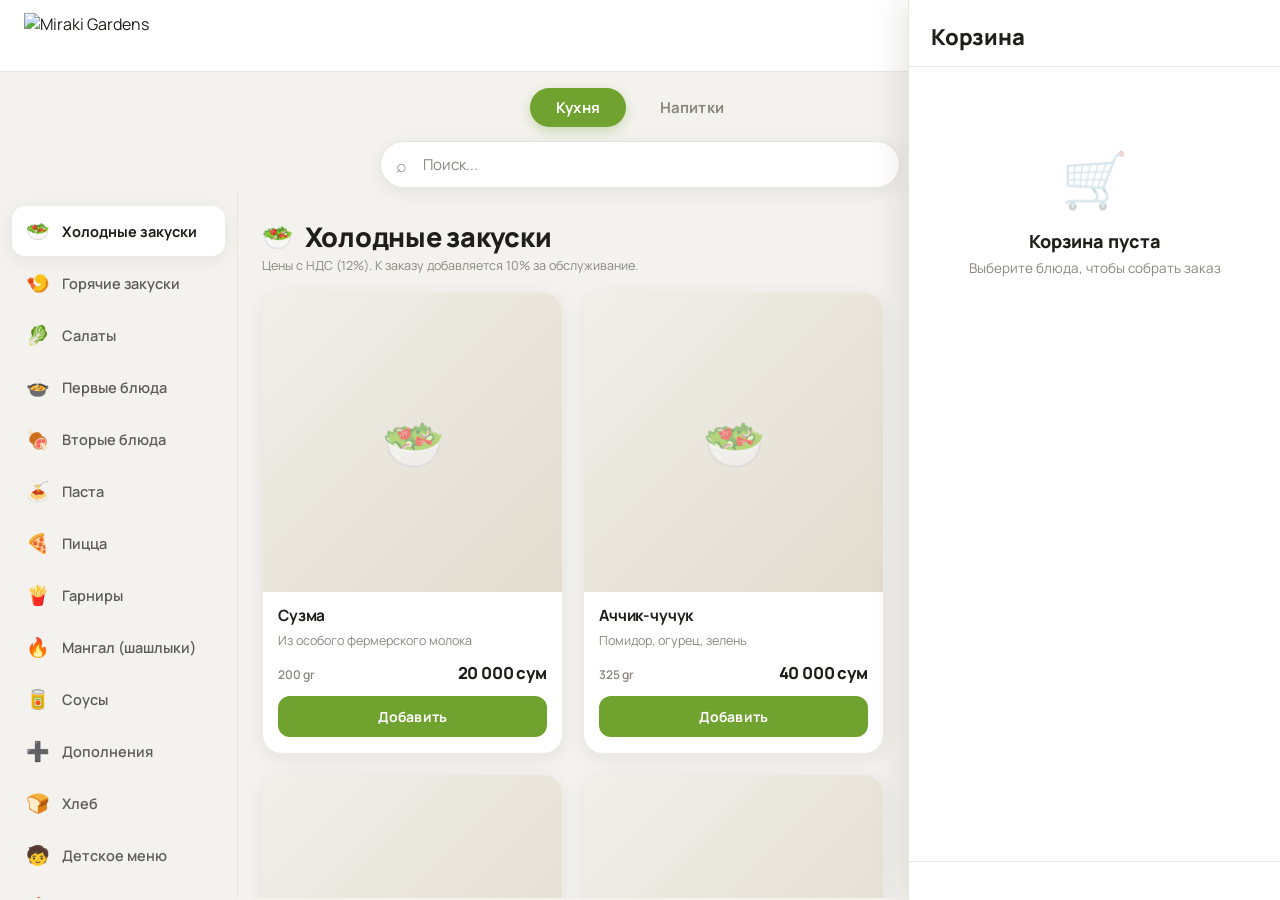
==== index.html @ eaa1d185 "Add files via upload" ====
<!doctype html>
<html lang="ru">
<head>
<meta charset="utf-8">
<meta name="viewport" content="width=device-width, initial-scale=1, maximum-scale=1, user-scalable=no, viewport-fit=cover">
<meta name="theme-color" content="#6fa22e">
<title>Miraki Gardens — Menu</title>
<link rel="manifest" href="manifest.json">
<link rel="apple-touch-icon" href="images/icon-192.png">
<link rel="preconnect" href="https://fonts.googleapis.com">
<link rel="preconnect" href="https://fonts.gstatic.com" crossorigin>
<link rel="stylesheet" href="https://fonts.googleapis.com/css2?family=Manrope:wght@500;600;700;800&display=swap">
<link rel="stylesheet" href="styles.css">
</head>
<body>
  <header class="topbar">
    <div class="brand">
      <img src="images/logo.png" alt="Miraki Gardens" class="brand-logo">
    </div>
    <div class="topbar-right">
      <div class="lang-switch" id="langSwitch"></div>
    </div>
  </header>

  <div class="group-tabs" id="groupTabs"></div>

  <div class="searchbar">
    <span class="search-ico">⌕</span>
    <input type="text" id="searchInput" autocomplete="off">
    <button class="search-clear" id="searchClear" hidden>×</button>
  </div>

  <main class="layout">
    <nav class="rail" id="rail" aria-label="categories"></nav>
    <section class="content" id="content"></section>
  </main>

  <!-- floating cart button (small screens) -->
  <button class="cart-fab" id="cartFab" hidden>
    <span class="fab-ico">🛒</span>
    <span class="fab-count" id="fabCount">0</span>
    <span class="fab-total" id="fabTotal"></span>
  </button>

  <!-- cart panel -->
  <aside class="cart" id="cart">
    <div class="cart-head">
      <h2 id="cartTitle">Savat</h2>
      <button class="cart-close" id="cartClose">×</button>
    </div>
    <div class="cart-body" id="cartBody"></div>
    <div class="cart-foot" id="cartFoot"></div>
  </aside>
  <div class="scrim" id="scrim" hidden></div>

  <!-- order confirmation modal -->
  <div class="modal" id="orderModal" hidden>
    <div class="modal-card">
      <div class="modal-ico">✓</div>
      <h2 id="modalTitle"></h2>
      <p id="modalMsg"></p>
      <div class="modal-order" id="modalOrder"></div>
      <button class="btn-primary" id="modalOk"></button>
    </div>
  </div>

  <script src="menu-data.js"></script>
  <script src="app.js"></script>
</body>
</html>
---- styles.css ----
/* ===== Miraki Gardens — menu (reference-styled, clean modern) ===== */
:root{
  --bg:#f4f2ee;
  --bg-2:#ece8e1;
  --card:#ffffff;
  --ink:#1f1e1c;
  --ink-soft:#8a877f;
  --ink-mid:#5f5d57;
  --line:#e9e5dd;
  --line-2:#f0ece4;
  --green:#6fa22e;
  --green-d:#588219;
  --green-dd:#3f5f13;
  --accent:#1f1e1c;
  --price:#1f1e1c;
  --gold:#a98f57;
  --shadow:0 4px 18px rgba(30,28,22,.07);
  --shadow-lg:0 10px 34px rgba(30,28,22,.12);
  --radius:20px;
  --radius-sm:14px;
  --sans:"Manrope",-apple-system,BlinkMacSystemFont,"Segoe UI",Roboto,"Helvetica Neue",Arial,sans-serif;
  --serif:"Manrope",-apple-system,BlinkMacSystemFont,"Segoe UI",Roboto,Arial,sans-serif;
  --rail-w:238px;
  --cart-w:372px;
  --topbar-h:72px;
}
*{box-sizing:border-box;-webkit-tap-highlight-color:transparent}
html,body{margin:0;height:100%}
body{
  font-family:var(--sans);color:var(--ink);
  background:var(--bg);
  overflow:hidden;
  -webkit-font-smoothing:antialiased;
}

/* ---------- top bar ---------- */
.topbar{
  height:var(--topbar-h);display:flex;align-items:center;justify-content:space-between;
  padding:0 24px;background:#fff;
  border-bottom:1px solid var(--line);position:relative;z-index:5;
}
.brand{display:flex;align-items:center;gap:12px}
.brand-logo{height:46px;display:block}
.lang-switch{display:flex;gap:2px;background:var(--bg-2);border-radius:999px;padding:4px}
.lang-switch button{
  border:0;background:transparent;color:var(--ink-mid);font-weight:700;
  padding:8px 15px;border-radius:999px;cursor:pointer;font-size:13.5px;font-family:var(--sans);
  transition:.15s;letter-spacing:.01em;
}
.lang-switch button.active{background:#fff;color:var(--ink);box-shadow:0 1px 4px rgba(0,0,0,.12)}

/* ---------- group tabs (Food / Drinks) ---------- */
.group-tabs{display:flex;justify-content:center;gap:8px;padding:16px 0 8px;background:var(--bg);position:relative;z-index:4}
.group-tabs button{
  font-family:var(--sans);font-size:15px;font-weight:700;letter-spacing:.01em;
  border:0;background:transparent;color:var(--ink-soft);cursor:pointer;
  padding:9px 26px;border-radius:999px;transition:.15s;
}
.group-tabs button.active{color:#fff;background:var(--green);box-shadow:0 4px 12px rgba(111,162,46,.32)}

/* ---------- search ---------- */
.searchbar{display:flex;align-items:center;gap:8px;max-width:560px;margin:6px auto 4px;padding:0 20px;position:relative;z-index:4}
.searchbar input{
  flex:1;border:1px solid var(--line);background:#fff;border-radius:999px;
  padding:12px 16px 12px 42px;font-size:15px;font-family:var(--sans);color:var(--ink);
  box-shadow:var(--shadow);
}
.searchbar input::placeholder{color:var(--ink-soft)}
.searchbar input:focus{outline:none;border-color:var(--green);box-shadow:0 0 0 3px rgba(111,162,46,.16)}
.search-ico{position:absolute;left:36px;color:var(--ink-soft);font-size:18px;pointer-events:none}
.search-clear{border:0;background:var(--bg-2);border-radius:999px;width:34px;height:34px;font-size:18px;cursor:pointer;color:var(--ink-soft)}

/* ---------- layout ---------- */
.layout{display:flex;height:calc(100% - var(--topbar-h) - 66px - 56px);gap:0}
.rail{
  width:var(--rail-w);flex:0 0 var(--rail-w);overflow-y:auto;padding:14px 12px 40px;
  border-right:1px solid var(--line);background:var(--bg);
}
.rail::-webkit-scrollbar,.content::-webkit-scrollbar,.cart-body::-webkit-scrollbar{width:8px}
.rail::-webkit-scrollbar-thumb,.content::-webkit-scrollbar-thumb,.cart-body::-webkit-scrollbar-thumb{background:#dcd6ca;border-radius:8px}
.rail button{
  width:100%;display:flex;align-items:center;gap:12px;border:0;background:transparent;
  padding:12px 14px;border-radius:13px;cursor:pointer;text-align:left;
  font-size:14.5px;font-weight:600;color:var(--ink-mid);font-family:var(--sans);transition:.12s;margin-bottom:2px;
}
.rail button .rico{font-size:19px;width:24px;text-align:center}
.rail button:hover{background:var(--bg-2)}
.rail button.active{background:#fff;color:var(--ink);box-shadow:var(--shadow);font-weight:700}

.content{flex:1;overflow-y:auto;padding:22px 24px 64px}
.cat-title{font-family:var(--serif);font-weight:800;font-size:27px;letter-spacing:-.01em;color:var(--ink);margin:4px 0 2px;display:flex;align-items:center;gap:12px}
.cat-title .cat-emoji{font-size:25px}
.cat-note{color:var(--ink-soft);font-size:12.5px;margin:0 0 18px}

/* ---------- dish grid ---------- */
.grid{display:grid;grid-template-columns:repeat(auto-fill,minmax(236px,1fr));gap:20px}
.card{
  background:var(--card);border:1px solid var(--line-2);border-radius:var(--radius);
  overflow:hidden;display:flex;flex-direction:column;box-shadow:var(--shadow);transition:.18s;
}
.card:hover{box-shadow:var(--shadow-lg);transform:translateY(-2px)}
.card-media{aspect-ratio:1/1;overflow:hidden;position:relative;background:#f0ece4}
.card-media img{width:100%;height:100%;object-fit:cover;display:block}
.ph{
  width:100%;height:100%;display:flex;align-items:center;justify-content:center;position:relative;
  background:linear-gradient(135deg,#f0efe9,#e7e3d9 60%,#e3ddd0);
}
.ph .ph-ico{font-size:50px;opacity:.55}
.ph::after{
  content:"";position:absolute;inset:0;
  background:url("images/logo.png") no-repeat center 62%;
  background-size:118px;opacity:.05;
}
.card-body{padding:14px 15px 16px;display:flex;flex-direction:column;flex:1}
.card-name{font-weight:700;font-size:15.5px;line-height:1.28;color:var(--ink);letter-spacing:-.01em}
.card-desc{font-size:12.5px;color:var(--ink-soft);line-height:1.4;margin-top:6px;flex:1;
  display:-webkit-box;-webkit-line-clamp:2;-webkit-box-orient:vertical;overflow:hidden}
.card-meta{display:flex;align-items:baseline;justify-content:space-between;margin-top:12px;gap:8px}
.card-unit{font-size:12px;color:var(--ink-soft);font-weight:600;white-space:nowrap}
.card-price{font-weight:800;color:var(--price);font-size:16.5px;white-space:nowrap;letter-spacing:-.01em}
.card-foot{margin-top:12px}
.add-btn{
  width:100%;border:0;background:var(--green);color:#fff;font-weight:700;font-size:14px;
  padding:11px;border-radius:12px;cursor:pointer;font-family:var(--sans);transition:.12s;letter-spacing:.01em;
}
.add-btn:hover{background:var(--green-d)}
.add-btn:active{background:var(--green-dd)}
.stepper{display:flex;align-items:center;justify-content:space-between;background:var(--bg-2);border-radius:12px;padding:5px}
.stepper button{width:40px;height:38px;border:0;background:#fff;border-radius:9px;font-size:20px;font-weight:700;color:var(--green-dd);cursor:pointer;box-shadow:0 1px 3px rgba(0,0,0,.08)}
.stepper .qty{font-weight:800;font-size:17px;min-width:28px;text-align:center}

/* ---------- cart ---------- */
.cart{
  position:fixed;top:0;right:0;width:var(--cart-w);height:100%;background:#fff;
  border-left:1px solid var(--line);box-shadow:-8px 0 30px rgba(30,28,22,.10);
  display:flex;flex-direction:column;transform:translateX(0);transition:transform .28s ease;z-index:30;
}
.cart-head{display:flex;align-items:center;justify-content:space-between;padding:22px 22px 14px;border-bottom:1px solid var(--line)}
.cart-head h2{font-family:var(--serif);font-weight:800;font-size:22px;margin:0;color:var(--ink);letter-spacing:-.01em}
.cart-close{display:none;border:0;background:var(--bg-2);width:38px;height:38px;border-radius:999px;font-size:22px;cursor:pointer;color:var(--ink-soft)}
.cart-body{flex:1;overflow-y:auto;padding:14px 18px}
.cart-empty{text-align:center;color:var(--ink-soft);margin-top:60px}
.cart-empty .ce-ico{font-size:54px;opacity:.3}
.cart-empty .ce-t{font-family:var(--serif);font-weight:800;font-size:18px;margin-top:14px;color:var(--ink)}
.cart-empty .ce-s{font-size:13.5px;margin-top:6px}
.crow{display:flex;gap:11px;padding:12px 0;border-bottom:1px solid var(--line-2)}
.crow-img{width:54px;height:54px;border-radius:12px;object-fit:cover;flex:0 0 54px;background:var(--bg-2)}
.crow-ph{width:54px;height:54px;border-radius:12px;flex:0 0 54px;display:flex;align-items:center;justify-content:center;background:linear-gradient(135deg,#f0efe9,#e3ddd0);font-size:24px}
.crow-info{flex:1;min-width:0}
.crow-name{font-weight:700;font-size:13.5px;line-height:1.25}
.crow-price{font-size:12.5px;color:var(--ink-soft);margin-top:3px}
.crow-right{display:flex;flex-direction:column;align-items:flex-end;gap:6px}
.crow-sum{font-weight:800;color:var(--price);font-size:14px;white-space:nowrap}
.mini-step{display:flex;align-items:center;gap:8px}
.mini-step button{width:28px;height:28px;border:0;background:var(--bg-2);border-radius:8px;font-size:16px;font-weight:700;color:var(--green-dd);cursor:pointer}
.mini-step .q{font-weight:800;min-width:18px;text-align:center;font-size:14px}

.cart-foot{border-top:1px solid var(--line);padding:16px 22px 22px;background:#fff}
.sum-row{display:flex;justify-content:space-between;font-size:14px;color:var(--ink-mid);margin-bottom:7px}
.sum-row.total{color:var(--ink);font-weight:800;font-size:20px;margin:10px 0 2px}
.sum-row.total .val{color:var(--price)}
.price-note{font-size:11px;color:var(--ink-soft);line-height:1.4;margin:8px 0 14px}
.btn-primary{
  width:100%;border:0;background:var(--green);color:#fff;font-weight:800;font-size:16px;
  padding:15px;border-radius:14px;cursor:pointer;font-family:var(--sans);box-shadow:0 6px 16px rgba(111,162,46,.32);transition:.12s;
}
.btn-primary:hover{background:var(--green-d)}
.btn-primary:active{background:var(--green-dd)}
.btn-primary:disabled{background:#d3d0c7;box-shadow:none;cursor:default}
.btn-ghost{width:100%;border:0;background:transparent;color:var(--ink-soft);font-weight:600;font-size:13.5px;padding:10px;cursor:pointer;margin-top:6px}

/* fab */
.cart-fab{
  position:fixed;right:18px;bottom:18px;z-index:25;border:0;cursor:pointer;
  background:var(--green);color:#fff;border-radius:999px;padding:14px 20px;display:flex;align-items:center;gap:10px;
  box-shadow:0 10px 26px rgba(88,130,25,.4);font-family:var(--sans);
}
.cart-fab .fab-ico{font-size:20px}
.cart-fab .fab-count{background:#fff;color:var(--green-dd);font-weight:800;border-radius:999px;min-width:24px;height:24px;display:inline-flex;align-items:center;justify-content:center;font-size:13px;padding:0 6px}
.cart-fab .fab-total{font-weight:800;font-size:15px}

.scrim{position:fixed;inset:0;background:rgba(30,28,22,.42);z-index:28}

/* ---------- modal ---------- */
.modal{position:fixed;inset:0;z-index:60;display:flex;align-items:center;justify-content:center;background:rgba(30,28,22,.5);padding:20px}
.modal[hidden]{display:none}
.modal-card{background:#fff;border-radius:24px;max-width:440px;width:100%;padding:32px 28px;text-align:center;box-shadow:0 24px 64px rgba(0,0,0,.3);max-height:90vh;overflow-y:auto}
.modal-ico{width:70px;height:70px;border-radius:999px;background:var(--green);color:#fff;font-size:38px;display:flex;align-items:center;justify-content:center;margin:0 auto 16px;box-shadow:0 8px 20px rgba(111,162,46,.4)}
.modal-card h2{font-family:var(--serif);font-weight:800;color:var(--ink);margin:0 0 8px;font-size:24px}
.modal-card p{color:var(--ink-soft);margin:0 0 16px;font-size:14.5px}
.modal-order{text-align:left;background:var(--bg);border-radius:16px;padding:14px 16px;margin-bottom:18px}
.mo-row{display:flex;justify-content:space-between;font-size:13.5px;padding:4px 0;color:var(--ink)}
.mo-row .mo-q{color:var(--ink-soft)}
.mo-total{display:flex;justify-content:space-between;font-weight:800;border-top:1px solid var(--line);margin-top:8px;padding-top:10px;font-size:16px}
.mo-total .val{color:var(--price)}
.mo-table{font-size:13px;color:var(--ink-soft);margin-bottom:10px}
.mo-table b{color:var(--ink)}

/* ---------- responsive ---------- */
@media (max-width:1000px){
  :root{--cart-w:340px}
  .cart{transform:translateX(100%)}
  .cart.open{transform:translateX(0)}
  .cart-close{display:block}
  .cart-fab[hidden]{display:none}
  .cart-fab{display:flex}
}
@media (min-width:1001px){
  .content{padding-right:calc(var(--cart-w) + 24px)}
  .scrim{display:none !important}
  .cart-fab{display:none !important}
}
@media (max-width:640px){
  :root{--rail-w:82px;--topbar-h:60px}
  .rail button{flex-direction:column;gap:4px;padding:11px 4px;font-size:10.5px;text-align:center;line-height:1.15}
  .rail button .rico{font-size:22px}
  .rail button.active{box-shadow:0 2px 8px rgba(30,28,22,.12)}
  .brand-logo{height:38px}
  .topbar{padding:0 14px}
  .layout{height:calc(100% - var(--topbar-h) - 62px - 54px)}
  .grid{grid-template-columns:repeat(auto-fill,minmax(150px,1fr));gap:13px}
  .card-media{aspect-ratio:1/1}
  .card-name{font-size:14px}
  .cat-title{font-size:22px}
  .cart{width:100%;--cart-w:100%}
  .group-tabs button{font-size:14px;padding:8px 20px}
  .content{padding:16px 14px 60px}
}
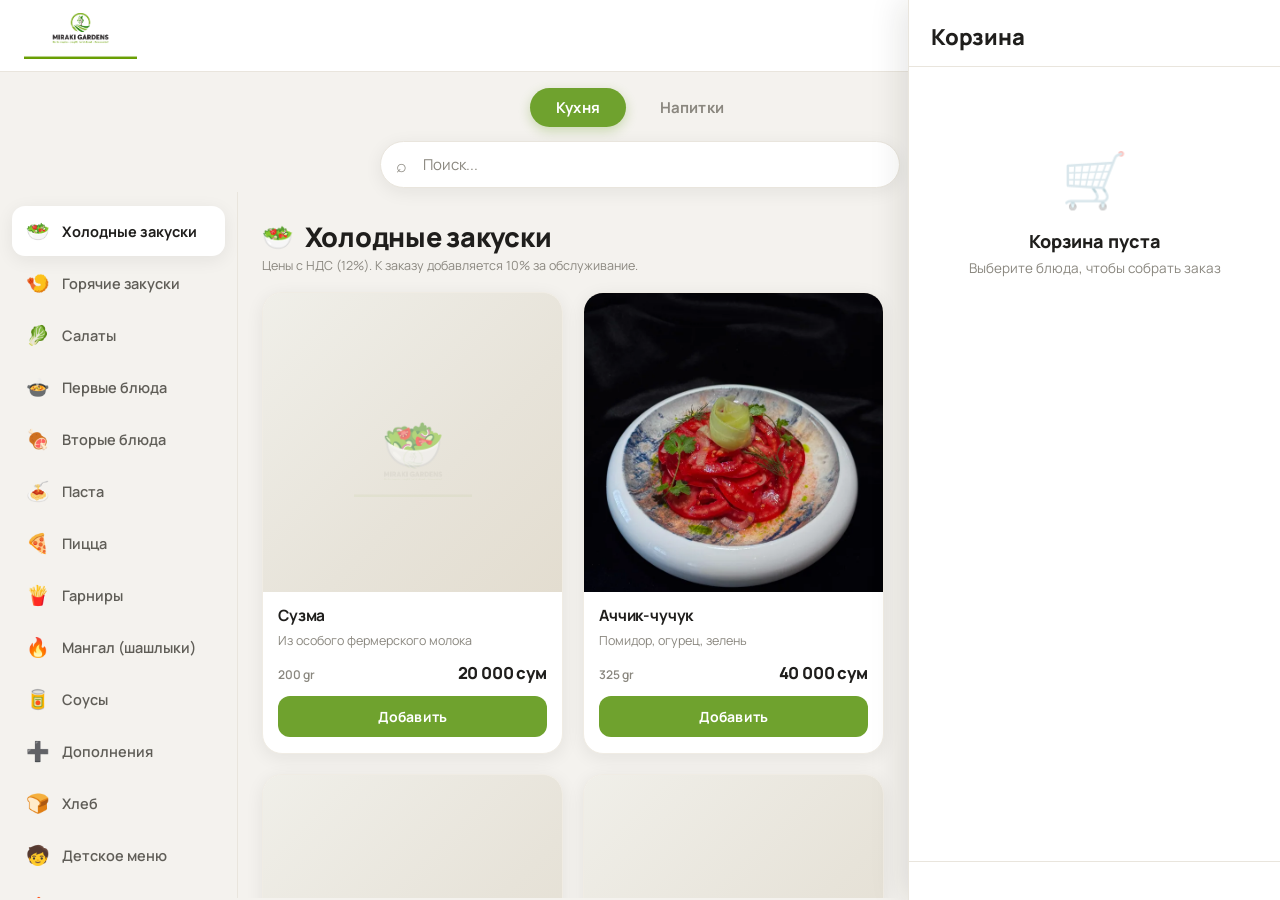
==== commit bed91280: "Admin panel: simple password login, menu stored in the cloud Co-Authored-By: Claude Opus 5.5 <norepl" ====
--- a/index.html
+++ b/index.html
@@ -65,6 +65,7 @@
   </div>
 
   <script src="menu-data.js"></script>
+  <script src="cloud-config.js"></script>
   <script src="app.js"></script>
 </body>
 </html>
